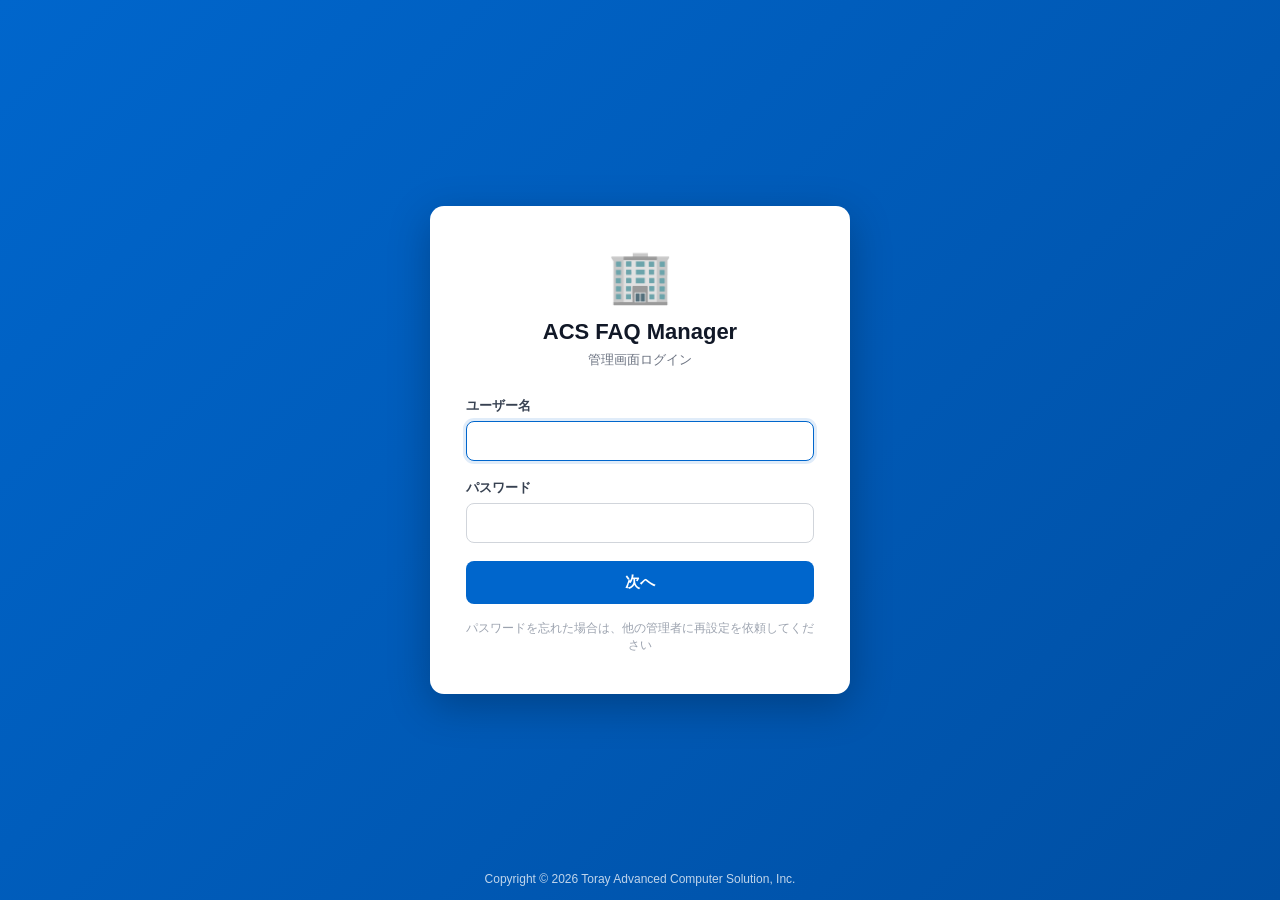
==== admin_ui/index.html @ c55d7ea8 "Add files via upload" ====
<!DOCTYPE html>
<html lang="ja">
<head>
  <meta charset="utf-8" />
  <meta name="viewport" content="width=device-width, initial-scale=1" />
  <title>管理画面ログイン - ACS FAQ Manager</title>
  <style>
    * { box-sizing: border-box; margin: 0; padding: 0; }

    body {
      font-family: -apple-system, BlinkMacSystemFont, "Segoe UI", "Hiragino Sans", "Meiryo", sans-serif;
      background: linear-gradient(135deg, #0066cc 0%, #004fa3 100%);
      min-height: 100vh;
      display: flex;
      flex-direction: column;
      justify-content: center;
      align-items: center;
      padding: 20px;
    }

    .login-card {
      background: white;
      border-radius: 14px;
      padding: 40px 36px;
      width: 100%;
      max-width: 400px;
      box-shadow: 0 12px 40px rgba(0,0,0,0.25);
    }

    .logo {
      text-align: center;
      font-size: 52px;
      margin-bottom: 12px;
    }

    .title {
      text-align: center;
      font-size: 22px;
      font-weight: 700;
      margin-bottom: 6px;
      color: #111827;
    }

    .subtitle {
      text-align: center;
      color: #6b7280;
      margin-bottom: 28px;
      font-size: 13px;
    }

    .form-group { margin-bottom: 18px; }

    .form-label {
      display: block;
      margin-bottom: 6px;
      font-weight: 600;
      font-size: 13px;
      color: #374151;
    }

    .form-input {
      width: 100%;
      padding: 11px 14px;
      border: 1.5px solid #d1d5db;
      border-radius: 8px;
      font-size: 14px;
      font-family: inherit;
      transition: all 0.2s;
      outline: none;
    }

    .form-input:focus {
      border-color: #0066cc;
      box-shadow: 0 0 0 3px rgba(0, 102, 204, 0.12);
    }

    .btn-login {
      width: 100%;
      padding: 12px;
      background: #0066cc;
      color: white;
      border: none;
      border-radius: 8px;
      font-size: 15px;
      font-weight: 600;
      cursor: pointer;
      transition: all 0.2s;
      font-family: inherit;
    }

    .btn-login:hover { background: #004fa3; }
    .btn-login:active { transform: scale(0.98); }

    .error {
      background: #fee2e2;
      color: #991b1b;
      padding: 11px 14px;
      border-radius: 8px;
      margin-bottom: 18px;
      font-size: 13px;
      display: none;
      border-left: 3px solid #ef4444;
    }

    .help-text {
      text-align: center;
      color: #9ca3af;
      font-size: 12px;
      margin-top: 20px;
    }

    footer {
      position: fixed;
      bottom: 0; left: 0; right: 0;
      text-align: center;
      padding: 14px;
      color: rgba(255,255,255,0.75);
      font-size: 12px;
    }
  
    .step { display: none; }
    .step.active { display: block; }
    .step-desc { color: #4b5563; font-size: 13px; line-height: 1.7; margin-bottom: 18px; }
    .code-input { text-align: center; font-size: 24px; letter-spacing: 8px; font-family: Consolas, monospace; }
    .link-btn { background: none; border: none; color: #0066cc; cursor: pointer; font-size: 13px; font-family: inherit; text-decoration: underline; }
    .qr-box { text-align: center; margin: 4px 0 12px; }
    .qr-box svg { width: 180px; height: 180px; border: 1px solid #e5e7eb; border-radius: 8px; padding: 6px; background: #fff; }
    .secret-box { background: #f3f4f6; border-radius: 8px; padding: 8px 12px; font-family: Consolas, monospace; font-size: 13px; word-break: break-all; text-align: center; margin-bottom: 14px; }
    .notice { background: #eff6ff; color: #1e40af; padding: 11px 14px; border-radius: 8px; margin-bottom: 18px; font-size: 13px; display: none; border-left: 3px solid #3b82f6; }
    .recovery-grid { display: grid; grid-template-columns: 1fr 1fr; gap: 6px; background: #f3f4f6; border-radius: 8px; padding: 12px; margin: 10px 0 12px; font-family: Consolas, monospace; font-size: 14px; text-align: center; }
    .warn { background: #fffbeb; border: 1px solid #f59e0b; color: #92400e; padding: 10px 12px; border-radius: 8px; font-size: 12.5px; line-height: 1.6; margin-bottom: 12px; }
    .btn-sub { width: 100%; padding: 10px; background: #fff; color: #374151; border: 1.5px solid #d1d5db; border-radius: 8px; font-size: 13px; cursor: pointer; font-family: inherit; margin-bottom: 10px; }
    .btn-sub:hover { background: #f9fafb; }
    .btn-login:disabled { opacity: 0.5; cursor: not-allowed; }
    .login-card { max-width: 420px; }

</style>
</head>
<body>

  <div class="login-card">
    <div class="logo">🏢</div>
    <h1 class="title">ACS FAQ Manager</h1>
    <p class="subtitle" id="subtitle">管理画面ログイン</p>

    <div id="notice" class="notice"></div>
    <div id="errorMsg" class="error"></div>

    <!-- STEP 1: ユーザー名 + パスワード -->
    <div class="step active" id="stepCreds">
      <div class="form-group">
        <label class="form-label" for="username">ユーザー名</label>
        <input type="text" id="username" class="form-input" autocomplete="username" autofocus />
      </div>
      <div class="form-group">
        <label class="form-label" for="password">パスワード</label>
        <input type="password" id="password" class="form-input" autocomplete="current-password" />
      </div>
      <button type="button" class="btn-login" id="loginBtn">次へ</button>
      <p class="help-text" style="margin-top:16px;">パスワードを忘れた場合は、他の管理者に再設定を依頼してください</p>
    </div>

    <!-- STEP 2: 認証アプリのコード -->
    <div class="step" id="stepCode">
      <p class="step-desc" id="codeDesc">認証アプリ（Google Authenticator / Microsoft Authenticator など）に表示されている<b>6桁のコード</b>を入力してください。</p>
      <div class="form-group">
        <label class="form-label" for="code" id="codeLabel">認証コード</label>
        <input type="text" id="code" class="form-input code-input" inputmode="numeric" autocomplete="one-time-code" maxlength="6" placeholder="000000" />
      </div>
      <button type="button" class="btn-login" id="codeBtn">ログイン</button>
      <div style="text-align:center;margin-top:14px;">
        <button type="button" class="link-btn" id="toggleRecovery">スマホが使えない場合（リカバリーコード）</button>
      </div>
      <div style="text-align:center;margin-top:8px;">
        <button type="button" class="link-btn" onclick="restart()">最初からやり直す</button>
      </div>
    </div>

    <!-- STEP 3: 認証アプリの初回登録 -->
    <div class="step" id="stepSetup">
      <p class="step-desc">セキュリティ強化のため、<b>認証アプリの登録</b>が必要です（初回のみ）。<br>
        ① スマホで認証アプリを開き、「＋」から下のQRコードを読み取る<br>
        ② アプリに表示された6桁のコードを入力する</p>
      <div class="qr-box" id="qrBox"></div>
      <p class="step-desc" style="margin-bottom:6px;font-size:12px;">QRコードが読み取れない場合は、アプリの「キーを入力」から次の文字列を入力してください。</p>
      <div class="secret-box" id="secretText"></div>
      <div class="form-group">
        <label class="form-label" for="setupCode">アプリに表示された6桁のコード</label>
        <input type="text" id="setupCode" class="form-input code-input" inputmode="numeric" autocomplete="one-time-code" maxlength="6" placeholder="000000" />
      </div>
      <button type="button" class="btn-login" id="setupBtn">登録して続行</button>
      <div style="text-align:center;margin-top:10px;">
        <button type="button" class="link-btn" onclick="restart()">最初からやり直す</button>
      </div>
    </div>

    <!-- STEP 4: リカバリーコード表示 -->
    <div class="step" id="stepRecovery">
      <p class="step-desc"><b>リカバリーコード</b>を保管してください。スマホを紛失・機種変更して認証アプリが使えなくなったときに、<b>1つにつき1回だけ</b>ログインに使えます。</p>
      <div class="warn">⚠ この画面を閉じると二度と表示されません。印刷するか、パスワード管理ツール等の安全な場所に保存してください。</div>
      <div class="recovery-grid" id="recoveryGrid"></div>
      <button type="button" class="btn-sub" id="copyRecovery">コードをコピー</button>
      <button type="button" class="btn-sub" id="downloadRecovery">テキストファイルで保存</button>
      <label style="display:flex;gap:8px;align-items:center;font-size:13px;margin:10px 0 14px;">
        <input type="checkbox" id="savedCheck"> コードを安全な場所に保管しました
      </label>
      <button type="button" class="btn-login" id="finishBtn" disabled>管理画面へ進む</button>
    </div>
  </div>

  <footer>Copyright © 2026 Toray Advanced Computer Solution, Inc.</footer>

  <script>
    var state = { mfaToken: '', setupToken: '', session: null, recovery: [], useRecovery: false };
    var $ = function (id) { return document.getElementById(id); };

    function showStep(id) {
      ['stepCreds', 'stepCode', 'stepSetup', 'stepRecovery'].forEach(function (s) {
        $(s).classList.toggle('active', s === id);
      });
      hideError();
    }
    function showError(msg) { var e = $('errorMsg'); e.textContent = msg; e.style.display = 'block'; }
    function hideError() { $('errorMsg').style.display = 'none'; }
    function busy(btn, on, label) { btn.disabled = on; if (label) btn.textContent = label; }

    function post(url, body) {
      return fetch(url, {
        method: 'POST', headers: { 'Content-Type': 'application/json' }, body: JSON.stringify(body)
      }).then(function (res) {
        return res.json().catch(function () { return {}; }).then(function (data) {
          if (!res.ok) { throw new Error(data.detail || 'エラーが発生しました'); }
          return data;
        });
      });
    }

    function restart() {
      state = { mfaToken: '', setupToken: '', session: null, recovery: [], useRecovery: false };
      $('password').value = ''; $('code').value = ''; $('setupCode').value = '';
      showStep('stepCreds'); $('username').focus();
    }

    // STEP1: パスワード確認
    function doLogin() {
      var btn = $('loginBtn');
      busy(btn, true, '確認中...'); hideError();
      post('/admin/api/auth/login', { username: $('username').value.trim(), password: $('password').value })
        .then(function (r) {
          if (r.status === 'mfa_required') {
            state.mfaToken = r.mfa_token; setCodeMode(false); showStep('stepCode'); $('code').focus();
          } else if (r.status === 'mfa_setup_required') {
            state.setupToken = r.setup_token; startSetup();
          }
        })
        .catch(function (e) { showError(e.message || 'サーバーに接続できませんでした'); })
        .then(function () { busy(btn, false, '次へ'); });
    }

    // STEP2: 認証コード / リカバリーコード
    function setCodeMode(recovery) {
      state.useRecovery = recovery;
      var input = $('code');
      input.value = '';
      input.maxLength = recovery ? 11 : 6;
      input.placeholder = recovery ? 'XXXXX-XXXXX' : '000000';
      input.inputMode = recovery ? 'text' : 'numeric';
      input.style.letterSpacing = recovery ? '2px' : '8px';
      $('codeLabel').textContent = recovery ? 'リカバリーコード' : '認証コード';
      $('codeDesc').innerHTML = recovery
        ? '保管しているリカバリーコードを1つ入力してください（<b>1回使うと無効</b>になります）。ログイン後、認証アプリを再登録することをおすすめします。'
        : '認証アプリ（Google Authenticator / Microsoft Authenticator など）に表示されている<b>6桁のコード</b>を入力してください。';
      $('toggleRecovery').textContent = recovery ? '認証アプリのコードを使う' : 'スマホが使えない場合（リカバリーコード）';
    }
    function doCode() {
      var btn = $('codeBtn');
      busy(btn, true, '確認中...'); hideError();
      post('/admin/api/auth/mfa', { mfa_token: state.mfaToken, code: $('code').value })
        .then(function (r) { finishLogin(r); })
        .catch(function (e) {
          showError(e.message);
          if (e.message.indexOf('有効期限') !== -1) { setTimeout(restart, 1500); }
        })
        .then(function () { busy(btn, false, 'ログイン'); });
    }

    // STEP3: 認証アプリ初回登録
    function startSetup() {
      post('/admin/api/auth/setup/start', { setup_token: state.setupToken })
        .then(function (r) {
          $('qrBox').innerHTML = r.qr_svg || '<p style="color:#6b7280;font-size:12px;">QRコードを表示できません。下の文字列を手入力してください。</p>';
          $('secretText').textContent = r.secret.replace(/(.{4})/g, '$1 ').trim();
          showStep('stepSetup'); $('setupCode').focus();
        })
        .catch(function (e) { showError(e.message); });
    }
    function doSetupConfirm() {
      var btn = $('setupBtn');
      busy(btn, true, '確認中...'); hideError();
      post('/admin/api/auth/setup/confirm', { setup_token: state.setupToken, code: $('setupCode').value })
        .then(function (r) {
          state.session = r; state.recovery = r.recovery_codes || [];
          var grid = $('recoveryGrid'); grid.innerHTML = '';
          state.recovery.forEach(function (c) { var d = document.createElement('div'); d.textContent = c; grid.appendChild(d); });
          showStep('stepRecovery');
        })
        .catch(function (e) {
          showError(e.message);
          if (e.message.indexOf('有効期限') !== -1) { setTimeout(restart, 1500); }
        })
        .then(function () { busy(btn, false, '登録して続行'); });
    }

    function finishLogin(r) {
      localStorage.setItem('admin_auth', JSON.stringify({ username: r.username, token: r.token }));
      window.location.href = r.must_change_password ? '/admin/password' : '/admin/dashboard';
    }

    $('loginBtn').addEventListener('click', doLogin);
    $('codeBtn').addEventListener('click', doCode);
    $('setupBtn').addEventListener('click', doSetupConfirm);
    $('toggleRecovery').addEventListener('click', function () { setCodeMode(!state.useRecovery); });
    $('username').addEventListener('keydown', function (e) { if (e.key === 'Enter') $('password').focus(); });
    $('password').addEventListener('keydown', function (e) { if (e.key === 'Enter') doLogin(); });
    $('code').addEventListener('keydown', function (e) { if (e.key === 'Enter') doCode(); });
    $('setupCode').addEventListener('keydown', function (e) { if (e.key === 'Enter') doSetupConfirm(); });

    $('copyRecovery').addEventListener('click', function () {
      if (navigator.clipboard) {
        navigator.clipboard.writeText(state.recovery.join('\n')).then(function () { $('copyRecovery').textContent = 'コピーしました'; });
      }
    });
    $('downloadRecovery').addEventListener('click', function () {
      var text = 'ACS FAQ Manager リカバリーコード（ユーザー: ' + state.session.username + '）\r\n'
        + '各コードは1回のみ使用できます。安全な場所に保管してください。\r\n\r\n' + state.recovery.join('\r\n') + '\r\n';
      var a = document.createElement('a');
      a.href = URL.createObjectURL(new Blob([text], { type: 'text/plain' }));
      a.download = 'recovery-codes.txt'; a.click();
    });
    $('savedCheck').addEventListener('change', function () { $('finishBtn').disabled = !this.checked; });
    $('finishBtn').addEventListener('click', function () { finishLogin(state.session); });

    // 有効期限切れ等でログイン画面に戻された場合のお知らせ
    try {
      var n = sessionStorage.getItem('login_notice');
      if (n) { var el = $('notice'); el.textContent = n; el.style.display = 'block'; sessionStorage.removeItem('login_notice'); }
    } catch (e) {}
  </script>
</body>
</html>
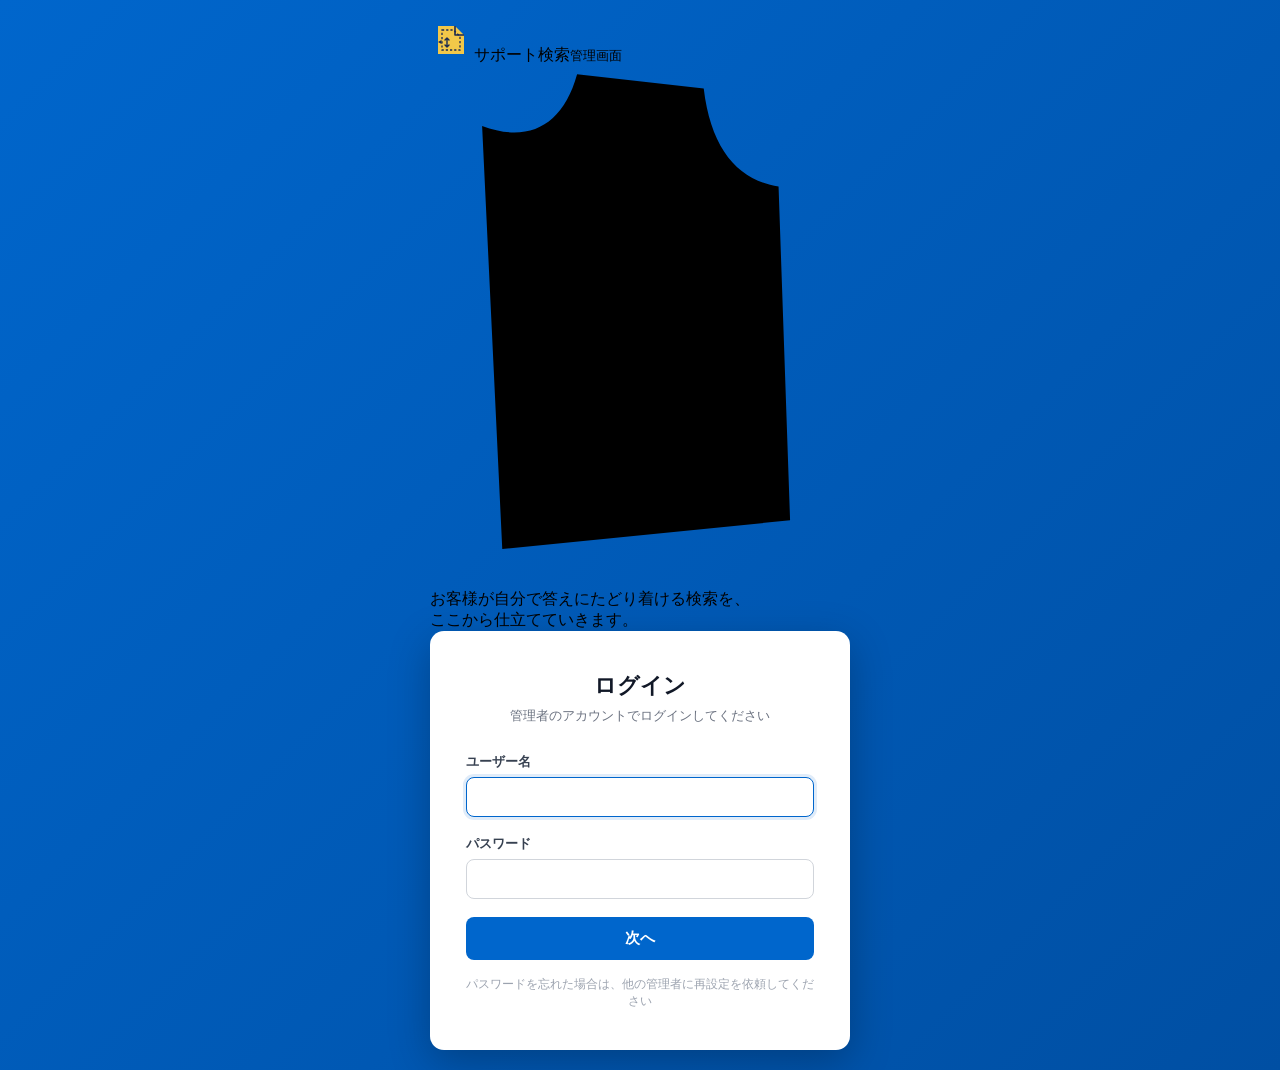
==== commit 374baf43: "Add files via upload" ====
--- a/admin_ui/index.html
+++ b/admin_ui/index.html
@@ -135,13 +135,30 @@
     .login-card { max-width: 420px; }
 
 </style>
+<link rel="preconnect" href="https://fonts.googleapis.com">
+<link rel="preconnect" href="https://fonts.gstatic.com" crossorigin>
+<link href="https://fonts.googleapis.com/css2?family=BIZ+UDPGothic:wght@400;700&family=Shippori+Mincho+B1:wght@700&display=swap" rel="stylesheet">
+<link rel="stylesheet" href="/admin/static/theme.css">
 </head>
-<body>
+<body class="ax-login">
+<div class="ax-login-wrap">
+  <aside class="ax-login-side" aria-hidden="true">
+    <div class="ax-login-mark">
+      <svg width="40" height="40" viewBox="0 0 40 40"><path d="M8 6h17l9 9v19H8z" fill="#F2C849"/><path d="M25 6v9h9" fill="none" stroke="#1B2A52" stroke-width="1.6" stroke-linejoin="round"/><path d="M12 10h11.5l6.5 6.5V30H12z" fill="none" stroke="#1B2A52" stroke-width="1.3" stroke-dasharray="2.2 2"/><path d="M8 22l3.5-2v4z" fill="#1B2A52"/><path d="M17 18v9M15 20l2-2 2 2M15 25l2 2 2-2" fill="none" stroke="#1B2A52" stroke-width="1.4" stroke-linecap="round" stroke-linejoin="round"/></svg>
+      <span>サポート検索<small>管理画面</small></span>
+    </div>
+    <svg class="ax-login-art" viewBox="0 0 340 420" aria-hidden="true" focusable="false">
+      <path class="ax-grade ax-g0" d="M60 70 C92 82 116 70 126 34 L214 44 C219 86 238 108 266 112 L274 344 L74 364 Z" transform="translate(168 200) scale(1.0) translate(-168 -200)" pathLength="1"/><path class="ax-grade ax-g1" d="M60 70 C92 82 116 70 126 34 L214 44 C219 86 238 108 266 112 L274 344 L74 364 Z" transform="translate(168 200) scale(1.055) translate(-168 -200)" pathLength="1"/><path class="ax-grade ax-g2" d="M60 70 C92 82 116 70 126 34 L214 44 C219 86 238 108 266 112 L274 344 L74 364 Z" transform="translate(168 200) scale(1.11) translate(-168 -200)" pathLength="1"/><path class="ax-grade ax-g3" d="M60 70 C92 82 116 70 126 34 L214 44 C219 86 238 108 266 112 L274 344 L74 364 Z" transform="translate(168 200) scale(1.165) translate(-168 -200)" pathLength="1"/>
+      <path class="ax-notch" d="M270 214 l12 0 M272 262 l12 0 M60 128 l-12 2" />
+      <path class="ax-grain" d="M170 150 V300 M162 162 l8 -12 8 12 M162 288 l8 12 8 -12" pathLength="1"/>
+      <path class="ax-dart" d="M120 360 L140 250 L160 358" pathLength="1"/>
+    </svg>
+    <p class="ax-login-copy">お客様が自分で答えにたどり着ける検索を、<br>ここから仕立てていきます。</p>
+  </aside>
 
   <div class="login-card">
-    <div class="logo">🏢</div>
-    <h1 class="title">ACS FAQ Manager</h1>
-    <p class="subtitle" id="subtitle">管理画面ログイン</p>
+    <h1 class="title">ログイン</h1>
+    <p class="subtitle" id="subtitle">管理者のアカウントでログインしてください</p>
 
     <div id="notice" class="notice"></div>
     <div id="errorMsg" class="error"></div>
@@ -208,6 +225,7 @@
     </div>
   </div>
 
+</div>
   <footer>Copyright © 2026 Toray Advanced Computer Solution, Inc.</footer>
 
   <script>
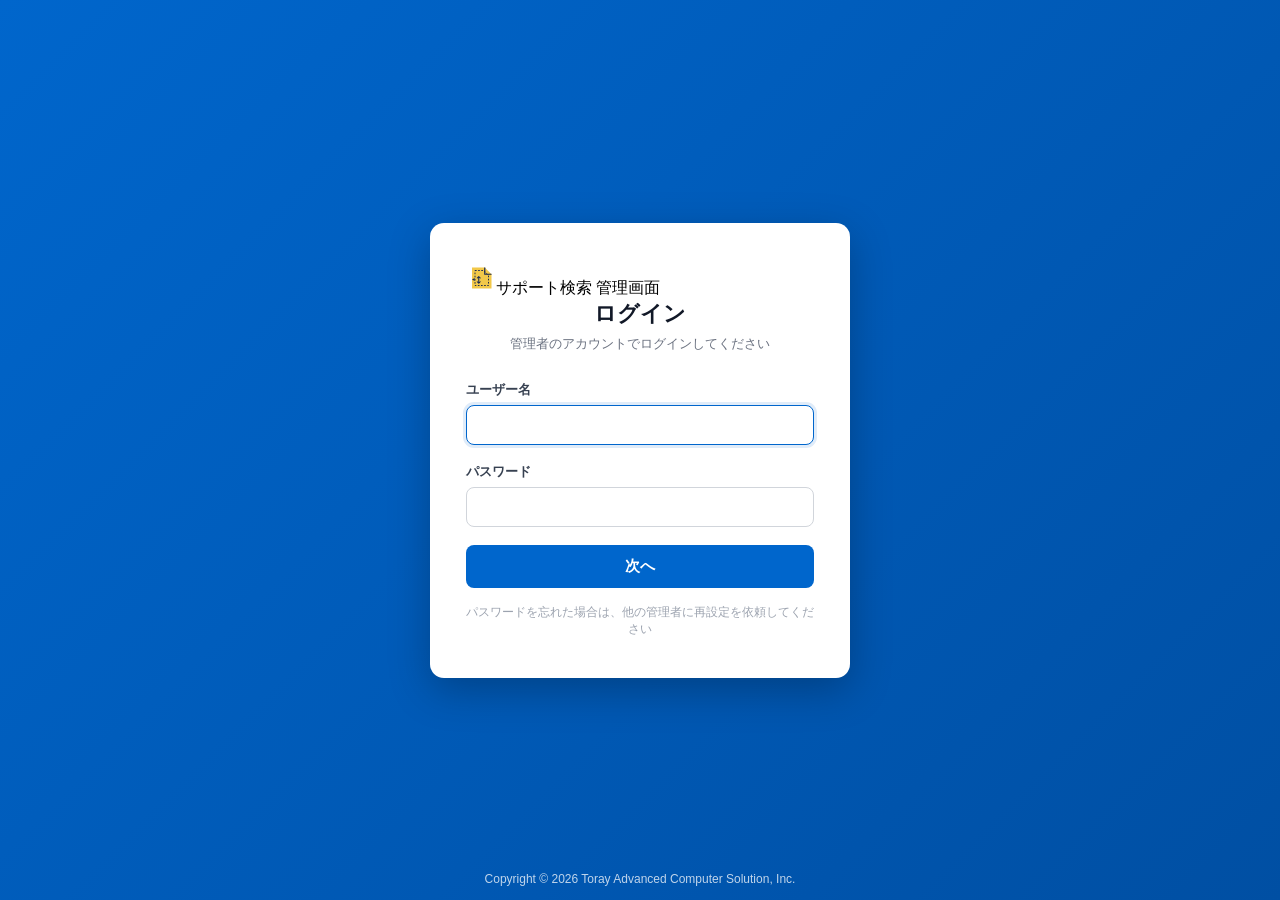
==== commit f328a578: "Add files via upload" ====
--- a/admin_ui/index.html
+++ b/admin_ui/index.html
@@ -142,21 +142,9 @@
 </head>
 <body class="ax-login">
 <div class="ax-login-wrap">
-  <aside class="ax-login-side" aria-hidden="true">
-    <div class="ax-login-mark">
-      <svg width="40" height="40" viewBox="0 0 40 40"><path d="M8 6h17l9 9v19H8z" fill="#F2C849"/><path d="M25 6v9h9" fill="none" stroke="#1B2A52" stroke-width="1.6" stroke-linejoin="round"/><path d="M12 10h11.5l6.5 6.5V30H12z" fill="none" stroke="#1B2A52" stroke-width="1.3" stroke-dasharray="2.2 2"/><path d="M8 22l3.5-2v4z" fill="#1B2A52"/><path d="M17 18v9M15 20l2-2 2 2M15 25l2 2 2-2" fill="none" stroke="#1B2A52" stroke-width="1.4" stroke-linecap="round" stroke-linejoin="round"/></svg>
-      <span>サポート検索<small>管理画面</small></span>
-    </div>
-    <svg class="ax-login-art" viewBox="0 0 340 420" aria-hidden="true" focusable="false">
-      <path class="ax-grade ax-g0" d="M60 70 C92 82 116 70 126 34 L214 44 C219 86 238 108 266 112 L274 344 L74 364 Z" transform="translate(168 200) scale(1.0) translate(-168 -200)" pathLength="1"/><path class="ax-grade ax-g1" d="M60 70 C92 82 116 70 126 34 L214 44 C219 86 238 108 266 112 L274 344 L74 364 Z" transform="translate(168 200) scale(1.055) translate(-168 -200)" pathLength="1"/><path class="ax-grade ax-g2" d="M60 70 C92 82 116 70 126 34 L214 44 C219 86 238 108 266 112 L274 344 L74 364 Z" transform="translate(168 200) scale(1.11) translate(-168 -200)" pathLength="1"/><path class="ax-grade ax-g3" d="M60 70 C92 82 116 70 126 34 L214 44 C219 86 238 108 266 112 L274 344 L74 364 Z" transform="translate(168 200) scale(1.165) translate(-168 -200)" pathLength="1"/>
-      <path class="ax-notch" d="M270 214 l12 0 M272 262 l12 0 M60 128 l-12 2" />
-      <path class="ax-grain" d="M170 150 V300 M162 162 l8 -12 8 12 M162 288 l8 12 8 -12" pathLength="1"/>
-      <path class="ax-dart" d="M120 360 L140 250 L160 358" pathLength="1"/>
-    </svg>
-    <p class="ax-login-copy">お客様が自分で答えにたどり着ける検索を、<br>ここから仕立てていきます。</p>
-  </aside>
 
   <div class="login-card">
+    <div class="ax-login-brand"><svg width="30" height="30" aria-hidden="true" viewBox="0 0 40 40"><path d="M8 6h17l9 9v19H8z" fill="#F2C849"/><path d="M25 6v9h9" fill="none" stroke="#1B2A52" stroke-width="1.6" stroke-linejoin="round"/><path d="M12 10h11.5l6.5 6.5V30H12z" fill="none" stroke="#1B2A52" stroke-width="1.3" stroke-dasharray="2.2 2"/><path d="M8 22l3.5-2v4z" fill="#1B2A52"/><path d="M17 18v9M15 20l2-2 2 2M15 25l2 2 2-2" fill="none" stroke="#1B2A52" stroke-width="1.4" stroke-linecap="round" stroke-linejoin="round"/></svg><span>サポート検索 管理画面</span></div>
     <h1 class="title">ログイン</h1>
     <p class="subtitle" id="subtitle">管理者のアカウントでログインしてください</p>
 
